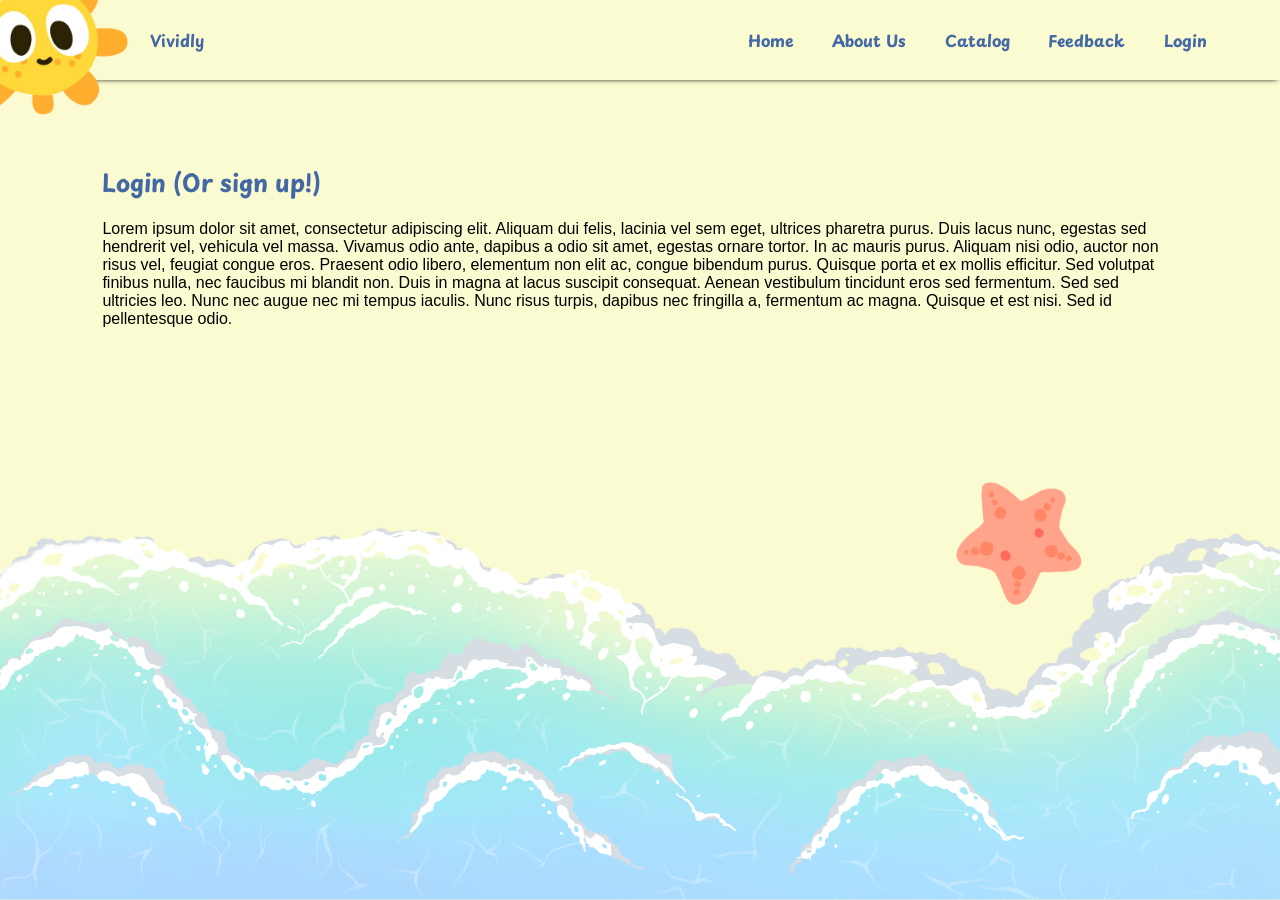
==== authentication.html @ 9c90bd0f "Initial commit" ====
<!DOCTYPE html>
<!-- <html lang="en" class="dark-mode"> -->
<html lang="en">

<head>
    <meta charset="UTF-8">
    <meta name="viewport" content="width=device-width, initial-scale=1.0">
    <!-- <link rel="icon" href=""> -->
    <link rel="stylesheet" href="./css/core.css">
    <script src="./js/themeToggle.js"></script>
    <script src="./js/menu.js" defer></script>
    <title>Vividly - Login</title>

    <link rel="preconnect" href="https://fonts.googleapis.com">
    <link rel="preconnect" href="https://fonts.gstatic.com" crossorigin>
    <link href="https://fonts.googleapis.com/css2?family=Playpen+Sans:wght@100..800&display=block" rel="stylesheet">
</head>

<body>
    <div id="site-container">
        <button id="theme-toggle" aria-label="Toggle dark mode"></button>
        <header>
            <div>
                <div id="header-logo">
                    <a href="./index.html">Vividly</a>
                </div>
            </div>
            <div id="header-menu">
                <nav aria-label="Primary Navigation">
                    <ul>
                        <li><a href="./index.html">Home</a></li>
                        <li><a href="./team.html">About Us</a></li>
                        <li><a href="./catalog.html">Catalog</a></li>
                        <li><a href="./feedback.html">Feedback</a></li>
                    </ul>
                </nav>
                <div id="header-utilities">
                    <a id="login" href="./authentication.html">Login</a>
                    <button id="menu-button" aria-label="Open navigation menu" aria-haspopup="true"
                        aria-expanded="false">
                        <img src="./assets/menu.svg" alt="">
                    </button>
                </div>
            </div>
        </header>

        <div id="vertical-menu">
            <div id="vertical-menu-utilities">
                <button id="cancel-button" aria-label="Close navigation menu">
                    <img src="./assets/cancel.svg" alt="">
                </button>
            </div>
            <nav aria-label="Mobile Navigation">
                <ul>
                    <li><a href="./index.html">Home</a></li>
                    <li><a href="./team.html">About Us</a></li>
                    <li><a href="./catalog.html">Catalog</a></li>
                    <li><a href="./feedback.html">Feedback</a></li>
                </ul>
            </nav>
        </div>

        <main>
            <section>
                <h1>Login (Or sign up!)</h1>
                <p>
                    Lorem ipsum dolor sit amet, consectetur adipiscing elit. Aliquam dui felis, lacinia vel sem eget,
                    ultrices pharetra purus. Duis lacus nunc, egestas sed hendrerit vel, vehicula vel massa. Vivamus
                    odio ante, dapibus a odio sit amet, egestas ornare tortor. In ac mauris purus. Aliquam nisi odio,
                    auctor non risus vel, feugiat congue eros. Praesent odio libero, elementum non elit ac, congue
                    bibendum purus. Quisque porta et ex mollis efficitur. Sed volutpat finibus nulla, nec faucibus mi
                    blandit non.

                    Duis in magna at lacus suscipit consequat. Aenean vestibulum tincidunt eros sed fermentum. Sed sed
                    ultricies leo. Nunc nec augue nec mi tempus iaculis. Nunc risus turpis, dapibus nec fringilla a,
                    fermentum ac magna. Quisque et est nisi. Sed id pellentesque odio.
                </p>
            </section>
        </main>

        <footer>
            <div id="footer-image" aria-hidden="true"></div>
        </footer>
    </div>
</body>

</html>
---- css/core.css ----
/* Variables */
:root {
    --heading-font: "Playpen Sans", cursive;
    --anchor-font: "Playpen Sans", cursive;
    --body-font: 'Segoe UI', Tahoma, Geneva, Verdana, sans-serif;
    --heading-weight: bold;
    --anchor-weight: bold;
    --theme-toggle-size: 200px;
    --theme-toggle-offset: -65px;
    --theme-toggle-url: url('../assets/sun.png');
    --footer-image-url: url('../assets/waves-starfish.png');

    /* Standard Palette */
    --blue-wave-light: #b0c9ff;
    --blue-wave: #4468a5;
    --blue-wave-dark: #003996;
    --transparent: #00000000;

    /* Light Mode Palette */
    --dark-black: #000000;
    --sand: #fafbd0;
    --white-sand: #fefef3;

    /* Dark Mode Palette */
    --washed-white: #dadada;
    --dim-out: #142134;
    --dark-out: #090f18;
    --lights-out: #010101;

    /* Default Colors */
    --text-color: var(--dark-black);
    --background-color: var(--sand);
    --header-color: var(--sand);
    --heading-color: var(--blue-wave);
    --anchor-color: var(--blue-wave);
    --anchor-hover-color: var(--blue-wave-light);
    --button-color: var(--blue-wave);
}

/* Dark Mode Configuration */
.dark-mode {
    --text-color: var(--washed-white);
    --background-color: var(--dark-out);
    --header-color: var(--dark-out);
    --heading-color: var(--blue-wave-light);
    --anchor-color: var(--blue-wave-light);
    --anchor-hover-color: var(--blue-wave-dark);
    --button-color: var(--transparent);
    --theme-toggle-url: url('../assets/moon.png');
    --footer-image-url: url('../assets/waves-dark-starfish.png');
}

/* Screen Reader Support */
.visually-hidden {
    width: 1px;
    height: 1px;
    margin: -1px;
    border: 0;
    padding: 0;
    position: absolute;
    overflow: hidden;
    clip: rect(0, 0, 0, 0);
    clip-path: inset(50%);
    white-space: nowrap;
}

/* Header Row */

#theme-toggle {
    grid-area: header;
    height: var(--theme-toggle-size);
    width: var(--theme-toggle-size);
    position: sticky;
    z-index: 2;
    top: 0;
    transform: translate(var(--theme-toggle-offset), var(--theme-toggle-offset));
    background-image: var(--theme-toggle-url);
    background-size: contain;
    background-repeat: no-repeat;
    background-color: transparent;
}

header {
    grid-area: header;
    background-color: var(--header-color);
    padding: 0 8vw 0 140px;
    position: sticky;
    top: 0;
    z-index: 1;
    display: flex;
    justify-content: space-between;
    align-items: center;
    box-shadow: 0 2.5px 5px -3px;
}

#header-logo {
    color: var(--heading-color);
    font-family: var(--heading-font);
    font-weight: var(--heading-weight);
}

header a {
    margin-right: 0;
}

header nav {
    display: none;
}

#header-utilities {
    display: inline-flex;
    justify-content: space-between;
    align-items: center;
}

/* Header Menu */

#menu-button {
    margin-left: 5vw;
    position: relative;
}

#vertical-menu {
    display: none;
    position: fixed;
    background-color: var(--header-color);
    box-shadow: 0 0 5px 0;
    z-index: 3;
    right: 0;
    height: 100vh;
    width: 42vw;
    padding: 28px 8vw 50px 8vw;
}

#vertical-menu.visible {
    display: flex;
    flex-direction: column;
}

#vertical-menu-utilities {
    display: flex;
    justify-content: flex-end;
}

#vertical-menu nav {
    display: flex;
    flex-direction: column;
}

#vertical-menu a {
    display: block;
    margin-top: 30px;
}

#vertical-menu nav ul {
    margin: 0;
    padding: 0;
    list-style: none;
}

/* Footer */

footer {
    grid-area: footer;
}

#footer-image {
    display: block;
    transform: scaleY(-1) scaleX(-1);
    width: 100%;
    aspect-ratio: 1500 / 500;
    background-image: var(--footer-image-url);
    background-size: contain;
    background-repeat: no-repeat;
    background-color: transparent;
}

/* Standard Styling */

html {
    font-family: var(--body-font);
    color: var(--text-color);
    background-color: var(--background-color);
}

body {
    margin: 0 auto;
    max-width: 1600px;
    min-height: 100vh;
}

main {
    grid-area: main;
    padding: 5% 8% 4% 8%;
}

h1, h2, h3, h4, h5 {
    color: var(--heading-color);
    font-family: var(--heading-font);
    font-weight: var(--heading-weight);
}

a {
    color: var(--anchor-color);
    font-family: var(--anchor-font);
    font-weight: var(--anchor-weight);
    text-decoration: none;
}

a:hover {
    color: var(--anchor-hover-color);
}

button {
    padding: 0;
    border-width: 0;
    background-color: var(--button-color);
}

button img {
    display: block;
}

/* Grid and Scaling */
#site-container {
    display: grid;
    grid-template-rows: 80px 1fr auto;
    grid-template-columns: 1fr;
    grid-template-areas:
        "header"
        "main"
        "footer";
    min-height: 100vh;
}

/* Desktop */
@media (width > 768px) {
    header {
        padding: 0 35px 0 150px;
    }

    #header-menu {
        display: inline-flex;
    }

    header nav {
        display: inline-flex;
    }

    header a {
        margin-right: min(3vw, 50px);
    }

    #menu-button {
        display: none;
    }

    header nav ul {
        margin: 0;
        padding: 0;
        list-style: none;
        display: inline-flex;
    }

    #vertical-menu {
        display: none !important;
    }
}
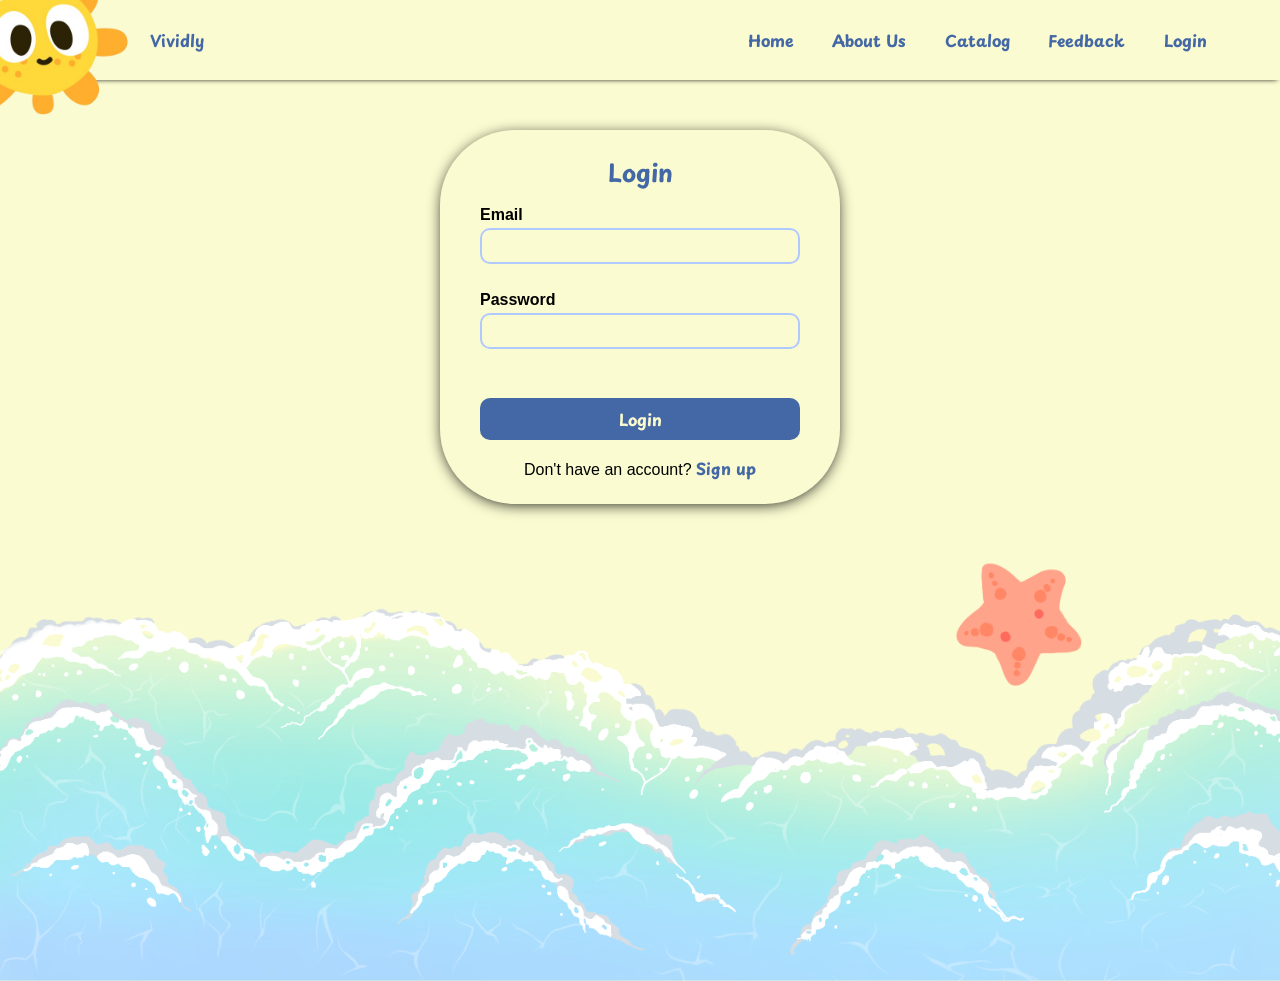
==== commit 5d12a086: "Implement login feature" ====
--- a/authentication.html
+++ b/authentication.html
@@ -7,8 +7,16 @@
     <meta name="viewport" content="width=device-width, initial-scale=1.0">
     <!-- <link rel="icon" href=""> -->
     <link rel="stylesheet" href="./css/core.css">
+    <link rel="stylesheet" href="./css/authentication.css">
     <script src="./js/themeToggle.js"></script>
     <script src="./js/menu.js" defer></script>
+    <script src="./js/authentication.js" defer></script>
+    <script src="./js/session.js"></script>
+    <script>
+        if (localStorage.getItem('theme') === 'dark') {
+            document.documentElement.classList.add('dark-mode')
+        }
+    </script>
     <title>Vividly - Login</title>
 
     <link rel="preconnect" href="https://fonts.googleapis.com">
@@ -61,21 +69,111 @@
         </div>
 
         <main>
-            <section>
-                <h1>Login (Or sign up!)</h1>
-                <p>
-                    Lorem ipsum dolor sit amet, consectetur adipiscing elit. Aliquam dui felis, lacinia vel sem eget,
-                    ultrices pharetra purus. Duis lacus nunc, egestas sed hendrerit vel, vehicula vel massa. Vivamus
-                    odio ante, dapibus a odio sit amet, egestas ornare tortor. In ac mauris purus. Aliquam nisi odio,
-                    auctor non risus vel, feugiat congue eros. Praesent odio libero, elementum non elit ac, congue
-                    bibendum purus. Quisque porta et ex mollis efficitur. Sed volutpat finibus nulla, nec faucibus mi
-                    blandit non.
+            <section id="auth-section">
 
-                    Duis in magna at lacus suscipit consequat. Aenean vestibulum tincidunt eros sed fermentum. Sed sed
-                    ultricies leo. Nunc nec augue nec mi tempus iaculis. Nunc risus turpis, dapibus nec fringilla a,
-                    fermentum ac magna. Quisque et est nisi. Sed id pellentesque odio.
-                </p>
+                <div id="login-box">
+                    <h1>Login</h1>
+
+                    <form id="login-form" novalidate>
+                        <div class="form-field">
+                            <label for="login-email">Email</label>
+                            <input type="email" id="login-email" name="email" required>
+                            <span class="error" id="login-email-error" aria-live="polite"></span>
+                        </div>
+
+                        <div class="form-field">
+                            <label for="login-password">Password</label>
+                            <input type="password" id="login-password" name="password" required>
+                            <span class="error" id="login-password-error" aria-live="polite"></span>
+                        </div>
+
+                        <span class="error" id="login-general-error" aria-live="polite"></span>
+
+                        <button type="submit" class="auth-btn">Login</button>
+                    </form>
+
+                    <p>Don't have an account? <a href="#" id="show-signup">Sign up</a></p>
+                </div>
+
+                <div id="signup-box" hidden>
+                    <p><a href="#" id="show-login">&larr; Back to login</a></p>
+                    <h1>Create your account</h1>
+
+                    <div id="signup-progress" aria-label="Registration progress">
+                        <span class="progress-dot active" id="progress-step-1" aria-current="step"></span>
+                        <span class="progress-dot" id="progress-step-2"></span>
+                        <span class="progress-dot" id="progress-step-3"></span>
+                    </div>
+
+                    <form id="signup-form" novalidate>
+
+                        <fieldset class="form-step active" id="step-1" data-step="1">
+                            <legend>Account Info</legend>
+
+                            <div class="form-field">
+                                <label for="signup-name">Full Name</label>
+                                <input type="text" id="signup-name" name="name" required>
+                                <span class="error" id="signup-name-error" aria-live="polite"></span>
+                            </div>
+
+                            <div class="form-field">
+                                <label for="signup-email">Email</label>
+                                <input type="email" id="signup-email" name="email" required>
+                                <span class="error" id="signup-email-error" aria-live="polite"></span>
+                            </div>
+
+                            <button type="button" class="next-step auth-btn" data-next="2">Next</button>
+                        </fieldset>
+
+                        <fieldset class="form-step" id="step-2" data-step="2" hidden>
+                            <legend>Password</legend>
+
+                            <div class="form-field">
+                                <label for="signup-password">Password</label>
+                                <input type="password" id="signup-password" name="password" required>
+                                <span class="error" id="signup-password-error" aria-live="polite"></span>
+                            </div>
+
+                            <div class="form-field">
+                                <label for="signup-confirm-password">Confirm Password</label>
+                                <input type="password" id="signup-confirm-password" name="confirmPassword" required>
+                                <span class="error" id="signup-confirm-password-error" aria-live="polite"></span>
+                            </div>
+
+                            <button type="button" class="prev-step auth-btn" data-prev="1">Back</button>
+                            <button type="button" class="next-step auth-btn" data-next="3">Next</button>
+                        </fieldset>
+
+                        <fieldset class="form-step" id="step-3" data-step="3" hidden>
+                            <legend>Confirm Your Details</legend>
+
+                            <div id="signup-review">
+                                <p><strong>Name:</strong> <span id="review-name"></span></p>
+                                <p><strong>Email:</strong> <span id="review-email"></span></p>
+                            </div>
+
+                            <div class="form-field">
+                                <label>
+                                    <input type="checkbox" id="signup-terms" name="terms" required>
+                                    I agree to the terms and conditions
+                                </label>
+                                <span class="error" id="signup-terms-error" aria-live="polite"></span>
+                            </div>
+
+                            <button type="button" class="prev-step auth-btn" data-prev="2">Back</button>
+                            <button type="submit" class="auth-btn">Create Account</button>
+                        </fieldset>
+
+                    </form>
+                </div>
+
             </section>
+
+            <section id="welcome-box" hidden>
+                <h1>Welcome back, <span id="welcome-name"></span>!</h1>
+                <p><a href="./index.html">Go to Home</a></p>
+            </section>
+
         </main>
 
         <footer>
--- a/css/core.css
+++ b/css/core.css
@@ -113,6 +113,29 @@
     align-items: center;
 }
 
+/* Add ellipsis to username when viewport size is too small */
+
+header {
+    overflow: hidden;
+}
+
+#header-menu {
+    overflow: hidden;
+}
+
+#header-utilities {
+    overflow: hidden;
+    max-width: 100%;
+}
+
+#login {
+    text-align: right;
+    overflow: hidden;
+    text-overflow: ellipsis;
+}
+
+/* End of ellipsis logic */
+
 /* Header Menu */
 
 #menu-button {
--- a/css/authentication.css
+++ b/css/authentication.css
@@ -0,0 +1,185 @@
+main:has(#auth-section) {
+    padding: 50px 0;
+}
+
+#auth-section:not([hidden]),
+#welcome-box:not([hidden]) {
+    display: flex;
+    justify-content: center;
+    align-items: flex-start;
+}
+
+#login-box,
+#signup-box,
+#welcome-box {
+    background-color: var(--header-color);
+    border-radius: 75px;
+    padding: 24px 40px;
+    box-shadow: 0 2.5px 15px -3px;
+    width: 100%;
+    max-width: 400px;
+    box-sizing: border-box;
+}
+
+#welcome-box {
+    max-width: 500px;
+    margin: 0 auto;
+    display: flex;
+    flex-direction: column;
+    display: none;
+}
+
+#login-box h1, #signup-box h1, #welcome-box h1 {
+    text-align: center;
+    margin: 0 0 16px;
+}
+
+#welcome-box h1 {
+    overflow: hidden;
+    text-overflow: ellipsis;
+    max-width: 100%;
+}
+
+.form-field {
+    display: flex;
+    flex-direction: column;
+    margin-bottom: 12px;
+}
+
+.form-field label {
+    font-family: var(--body-font);
+    font-weight: bold;
+    margin-bottom: 4px;
+}
+
+.form-field label:has(input[type="checkbox"]) {
+    flex-direction: row;
+    align-items: center;
+    gap: 8px;
+    font-weight: normal;
+}
+
+.form-field input[type="text"],
+.form-field input[type="email"],
+.form-field input[type="password"] {
+    font-family: var(--body-font);
+    font-size: 1rem;
+    padding: 7px 12px;
+    border-radius: 10px;
+    border: 2px solid var(--blue-wave-light);
+    background-color: var(--background-color);
+    color: var(--text-color);
+}
+
+.form-field input:focus {
+    outline: none;
+    border-color: var(--blue-wave);
+}
+
+.error {
+    display: block;
+    min-height: 1em;
+    margin-top: 2px;
+    color: #c0392b;
+    font-size: 0.8rem;
+}
+
+.dark-mode .error {
+    color: #ff7b6b;
+}
+
+#login-general-error {
+    text-align: center;
+    margin-bottom: 10px;
+}
+
+.auth-btn {
+    display: block;
+    width: 100%;
+    font-family: var(--heading-font);
+    font-weight: var(--heading-weight);
+    font-size: 1rem;
+    color: var(--sand);
+    background-color: var(--blue-wave);
+    border-radius: 10px;
+    padding: 9px;
+    margin-top: 6px;
+    cursor: pointer;
+    text-align: center;
+    transition: background-color 0.2s ease;
+}
+
+.auth-btn:hover {
+    background-color: var(--blue-wave-dark);
+}
+
+.dark-mode .auth-btn {
+    color: var(--dark-out);
+    background-color: var(--blue-wave-light);
+}
+
+.dark-mode .auth-btn:hover {
+    background-color: var(--washed-white);
+}
+
+
+.auth-btn.prev-step {
+    background-color: transparent;
+    color: var(--blue-wave);
+    border: 2px solid var(--blue-wave-light);
+    margin-bottom: 6px;
+}
+
+.auth-btn.prev-step:hover {
+    background-color: var(--blue-wave-light);
+    color: var(--dark-black);
+}
+
+.dark-mode .auth-btn.prev-step {
+    color: var(--blue-wave-light);
+    border-color: var(--blue-wave);
+    background-color: transparent;
+}
+
+.dark-mode .auth-btn.prev-step:hover {
+    background-color: var(--blue-wave);
+    color: var(--washed-white);
+}
+
+#login-box > p {
+    text-align: center;
+    margin-bottom: 0;
+}
+
+
+#signup-box > p:first-child {
+    margin-top: 0;  
+}
+
+#signup-progress {
+    display: flex;
+    justify-content: center;
+    gap: 10px;
+    margin-bottom: 14px;
+}
+
+.progress-dot {
+    width: 12px;
+    height: 12px;
+    border-radius: 50%;
+    background-color: var(--blue-wave-light);
+    transition: background-color 0.2s ease;
+}
+
+.progress-dot.active {
+    background-color: var(--blue-wave);
+}
+
+
+#signup-review p {
+    margin: 8px 0;
+}
+
+#welcome-box p {
+    margin-top: 10px;
+}
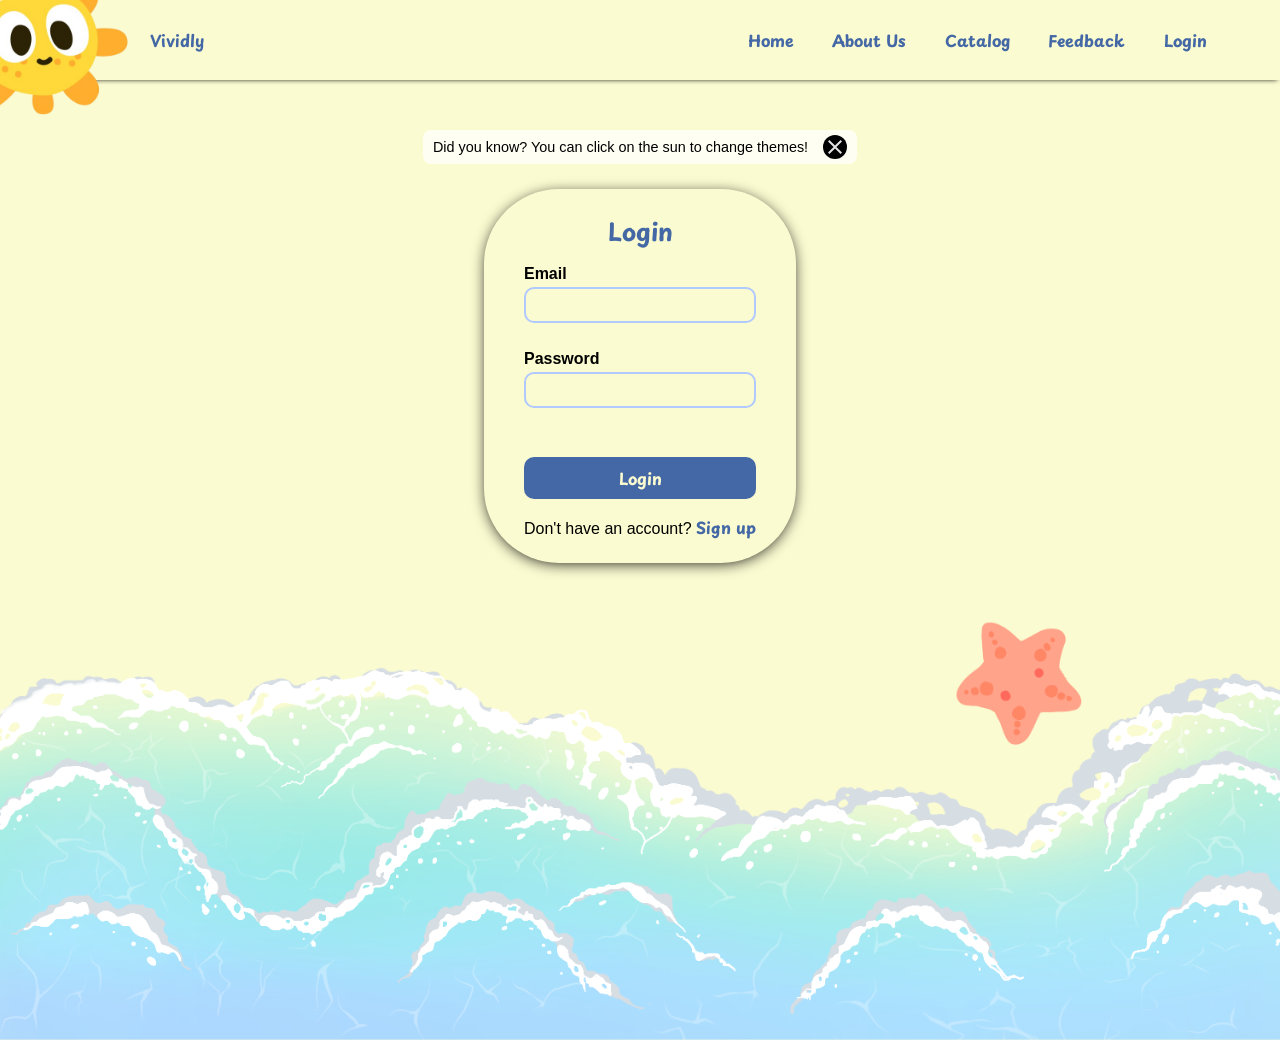
==== commit edff4ebe: "Add theme toggle onboarding" ====
--- a/authentication.html
+++ b/authentication.html
@@ -69,6 +69,12 @@
         </div>
 
         <main>
+            <section id="theme-notification">
+                <p>Did you know? You can click on the sun to change themes!</p>
+                <button id="theme-notification-cancel" aria-label="Close theme notification">
+                    <img src="./assets/cancel.svg" alt="">
+                </button>
+            </section>
             <section id="auth-section">
 
                 <div id="login-box">
--- a/css/core.css
+++ b/css/core.css
@@ -30,6 +30,7 @@
     /* Default Colors */
     --text-color: var(--dark-black);
     --background-color: var(--sand);
+    --modal-color: var(--white-sand);
     --header-color: var(--sand);
     --heading-color: var(--blue-wave);
     --anchor-color: var(--blue-wave);
@@ -41,6 +42,7 @@
 .dark-mode {
     --text-color: var(--washed-white);
     --background-color: var(--dark-out);
+    --modal-color: var(--lights-out);
     --header-color: var(--dark-out);
     --heading-color: var(--blue-wave-light);
     --anchor-color: var(--blue-wave-light);
@@ -78,6 +80,7 @@
     background-size: contain;
     background-repeat: no-repeat;
     background-color: transparent;
+    cursor: pointer;
 }
 
 header {
@@ -223,6 +226,32 @@
     font-weight: var(--heading-weight);
 }
 
+#theme-notification {
+    margin-top: 30px;
+    width: 80vw;
+    max-width: fit-content;
+    padding: 5px 10px;
+    border-radius: 8px;
+    justify-self: center;
+    text-align: center;
+    background-color: var(--modal-color);
+    display: none;
+    align-items: center;
+    gap: 15px;
+}
+
+#theme-notification p {
+    margin: 0;
+    font-size: 0.9rem;
+}
+
+#theme-notification button {
+    height: 24px;
+    width: 24px;
+    border-radius: 15px;
+    background-color: var(--lights-out);
+}
+
 a {
     color: var(--anchor-color);
     font-family: var(--anchor-font);
@@ -288,4 +317,8 @@
     #vertical-menu {
         display: none !important;
     }
+
+    #theme-notification {
+        margin-top: 0;
+    }
 }
--- a/css/authentication.css
+++ b/css/authentication.css
@@ -1,5 +1,13 @@
-main:has(#auth-section) {
+main {
     padding: 50px 0;
+    display: flex;
+    flex-direction: column;
+    align-items: center;
+    gap: 25px;
+}
+
+#theme-notification {
+    margin-top: 0;
 }
 
 #auth-section:not([hidden]),
@@ -21,6 +29,14 @@
     box-sizing: border-box;
 }
 
+#signup-box {
+    padding-bottom: 50px;
+}
+
+#welcome-box {
+    padding: 40px;
+}
+
 #welcome-box {
     max-width: 500px;
     margin: 0 auto;
@@ -38,6 +54,11 @@
     overflow: hidden;
     text-overflow: ellipsis;
     max-width: 100%;
+}
+
+.form-step {
+    border: 1px solid var(--heading-color);
+    padding: 20px;
 }
 
 .form-field {
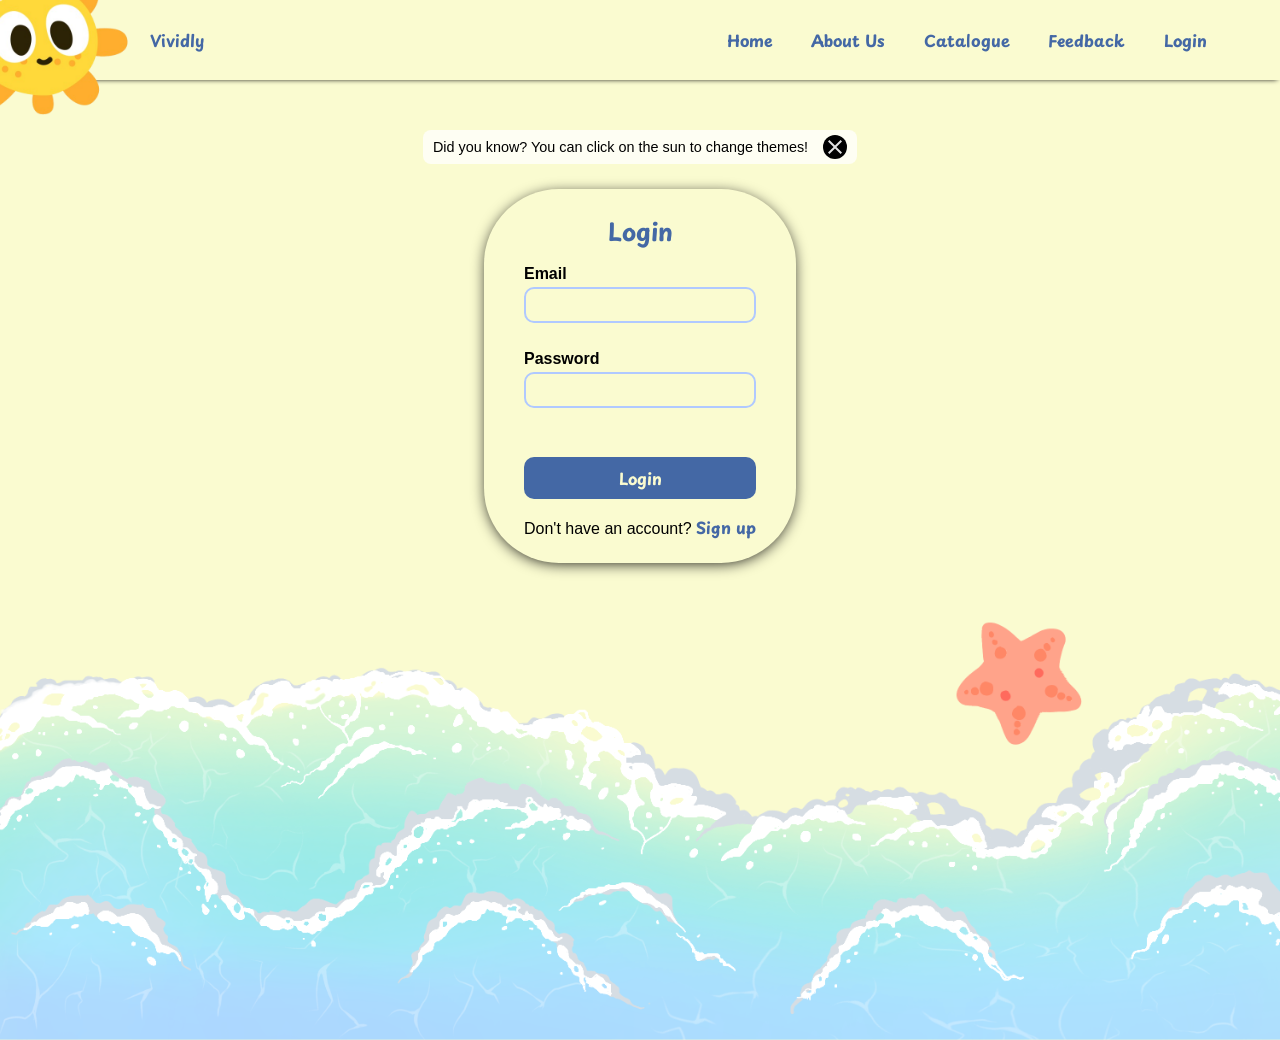
==== commit d6bc0896: "Rename catalog to catalogue" ====
--- a/authentication.html
+++ b/authentication.html
@@ -38,7 +38,7 @@
                     <ul>
                         <li><a href="./index.html">Home</a></li>
                         <li><a href="./team.html">About Us</a></li>
-                        <li><a href="./catalog.html">Catalog</a></li>
+                        <li><a href="./catalogue.html">Catalogue</a></li>
                         <li><a href="./feedback.html">Feedback</a></li>
                     </ul>
                 </nav>
@@ -62,7 +62,7 @@
                 <ul>
                     <li><a href="./index.html">Home</a></li>
                     <li><a href="./team.html">About Us</a></li>
-                    <li><a href="./catalog.html">Catalog</a></li>
+                    <li><a href="./catalogue.html">Catalogue</a></li>
                     <li><a href="./feedback.html">Feedback</a></li>
                 </ul>
             </nav>
@@ -70,7 +70,8 @@
 
         <main>
             <section id="theme-notification">
-                <p>Did you know? You can click on the sun to change themes!</p>
+                <p>Did you know? You can click on the <span id="theme-notification-planet">sun</span> to change themes!
+                </p>
                 <button id="theme-notification-cancel" aria-label="Close theme notification">
                     <img src="./assets/cancel.svg" alt="">
                 </button>
